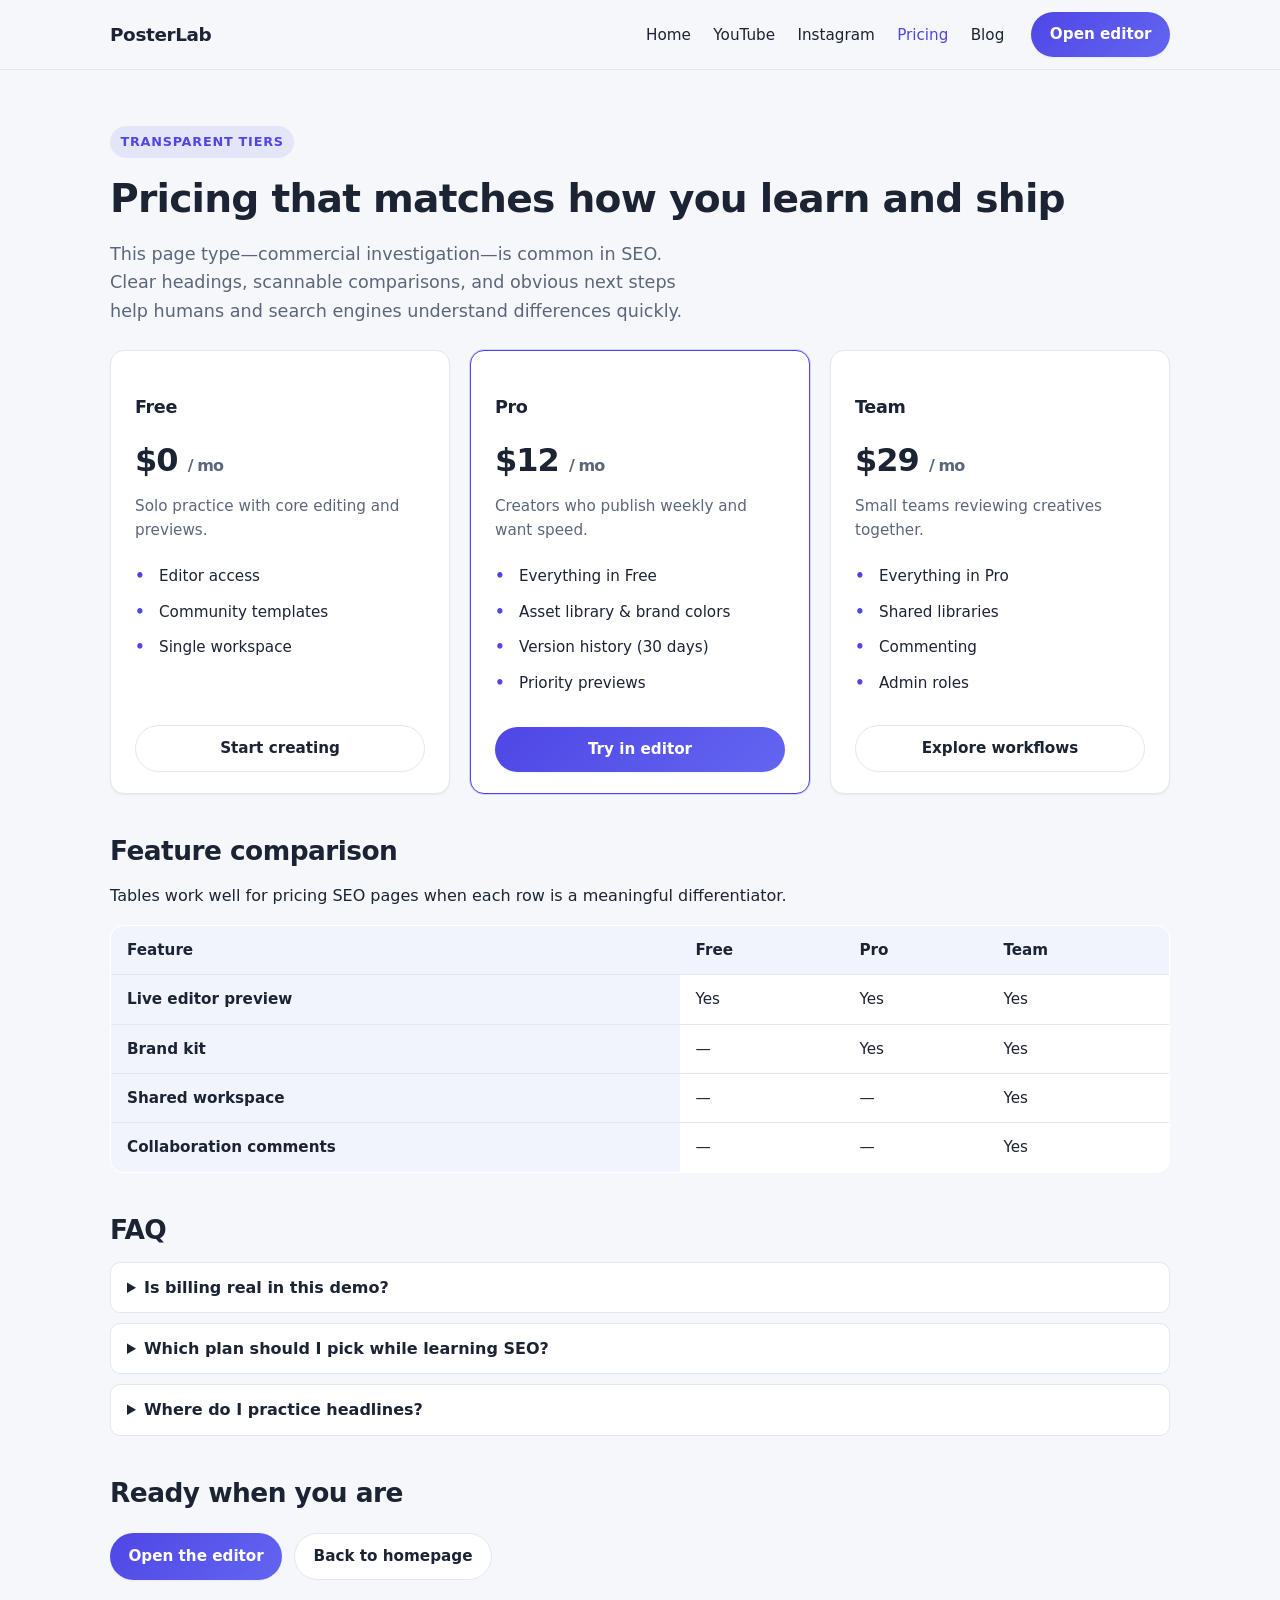
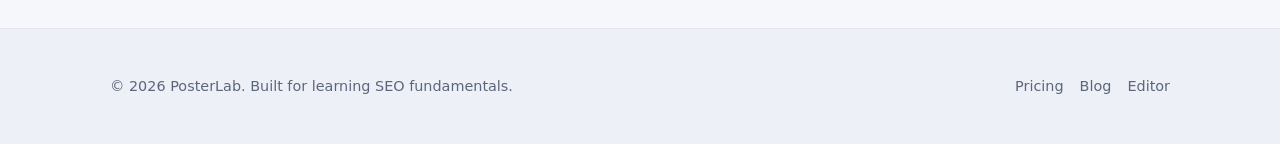
==== pricing.html @ 324dea4b "first commit" ====
<!-- SEO note: This page is a real HTML document with its own title, metadata, heading, and crawlable internal links. -->
<!DOCTYPE html>
<html lang="en">
<head>
  <meta charset="UTF-8" />
  <meta name="viewport" content="width=device-width, initial-scale=1.0" />
  <title>Pricing — Free, Pro, and Team plans | PosterLab</title>
  <meta
    name="description"
    content="Compare PosterLab plans: Free for solo practice, Pro for faster exports and assets, Team for shared workspaces. Transparent feature comparison and FAQs."
  />
  <link rel="stylesheet" href="css/style.css" />
</head>
<body>
  <header class="site-header">
    <div class="site-header__inner">
      <a class="logo" href="index.html">PosterLab</a>
      <nav class="nav" aria-label="Primary navigation">
        <button
          class="nav__toggle"
          type="button"
          data-nav-toggle
          aria-expanded="false"
          aria-controls="primary-menu"
        >
          Menu
        </button>
        <ul id="primary-menu" class="nav__list" data-nav-menu>
          <li><a class="nav__link" href="index.html" data-nav-path="index.html">Home</a></li>
          <li><a class="nav__link" href="youtube-thumbnail.html" data-nav-path="youtube-thumbnail.html">YouTube</a></li>
          <li><a class="nav__link" href="instagram-story-maker.html" data-nav-path="instagram-story-maker.html">Instagram</a></li>
          <li><a class="nav__link" href="pricing.html" data-nav-path="pricing.html">Pricing</a></li>
          <li><a class="nav__link" href="blog-how-to-make-youtube-thumbnail.html" data-nav-path="blog-how-to-make-youtube-thumbnail.html">Blog</a></li>
          <li class="nav__cta"><a class="btn btn--primary" href="editor.html">Open editor</a></li>
        </ul>
      </nav>
    </div>
  </header>

  <main id="main-content">
    <div class="container">
      <section class="hero hero--compact" aria-labelledby="price-hero">
        <span class="badge">Transparent tiers</span>
        <h1 id="price-hero">Pricing that matches how you learn and ship</h1>
        <p class="lead">
          This page type—commercial investigation—is common in SEO. Clear headings, scannable comparisons, and obvious next steps help humans and search engines understand differences quickly.
        </p>
      </section>

      <section aria-labelledby="plans-heading">
        <h2 id="plans-heading" class="sr-only">Plans</h2>
        <div class="grid grid--3">
          <article class="card pricing-card">
            <h3>Free</h3>
            <p class="pricing-card__price">$0 <small>/ mo</small></p>
            <p class="card__text">Solo practice with core editing and previews.</p>
            <ul class="feature-list">
              <li>Editor access</li>
              <li>Community templates</li>
              <li>Single workspace</li>
            </ul>
            <a class="btn btn--secondary" href="editor.html">Start creating</a>
          </article>

          <article class="card pricing-card pricing-card--featured">
            <h3>Pro</h3>
            <p class="pricing-card__price">$12 <small>/ mo</small></p>
            <p class="card__text">Creators who publish weekly and want speed.</p>
            <ul class="feature-list">
              <li>Everything in Free</li>
              <li>Asset library &amp; brand colors</li>
              <li>Version history (30 days)</li>
              <li>Priority previews</li>
            </ul>
            <a class="btn btn--primary" href="editor.html">Try in editor</a>
          </article>

          <article class="card pricing-card">
            <h3>Team</h3>
            <p class="pricing-card__price">$29 <small>/ mo</small></p>
            <p class="card__text">Small teams reviewing creatives together.</p>
            <ul class="feature-list">
              <li>Everything in Pro</li>
              <li>Shared libraries</li>
              <li>Commenting</li>
              <li>Admin roles</li>
            </ul>
            <a class="btn btn--secondary" href="editor.html">Explore workflows</a>
          </article>
        </div>
      </section>

      <section aria-labelledby="compare-heading">
        <h2 id="compare-heading">Feature comparison</h2>
        <p>Tables work well for pricing SEO pages when each row is a meaningful differentiator.</p>
        <div class="compare-wrap">
          <table class="compare">
            <thead>
              <tr>
                <th scope="col">Feature</th>
                <th scope="col">Free</th>
                <th scope="col">Pro</th>
                <th scope="col">Team</th>
              </tr>
            </thead>
            <tbody>
              <tr>
                <th scope="row">Live editor preview</th>
                <td>Yes</td>
                <td>Yes</td>
                <td>Yes</td>
              </tr>
              <tr>
                <th scope="row">Brand kit</th>
                <td>—</td>
                <td>Yes</td>
                <td>Yes</td>
              </tr>
              <tr>
                <th scope="row">Shared workspace</th>
                <td>—</td>
                <td>—</td>
                <td>Yes</td>
              </tr>
              <tr>
                <th scope="row">Collaboration comments</th>
                <td>—</td>
                <td>—</td>
                <td>Yes</td>
              </tr>
            </tbody>
          </table>
        </div>
      </section>

      <section class="faq" aria-labelledby="price-faq">
        <h2 id="price-faq">FAQ</h2>
        <details>
          <summary>Is billing real in this demo?</summary>
          <p>No—this project is for learning page structure and messaging. Integrations would come later in a production app.</p>
        </details>
        <details>
          <summary>Which plan should I pick while learning SEO?</summary>
          <p>Start with Free while you practice on-page structure. Use this comparison section to study how features map to headings and rows.</p>
        </details>
        <details>
          <summary>Where do I practice headlines?</summary>
          <p>
            Open the
            <a href="editor.html">editor</a>
            or follow use-case pages like
            <a href="youtube-thumbnail.html">YouTube thumbnails</a>.
          </p>
        </details>
      </section>

      <section aria-labelledby="price-cta">
        <h2 id="price-cta">Ready when you are</h2>
        <div class="btn-group">
          <a class="btn btn--primary" href="editor.html">Open the editor</a>
          <a class="btn btn--secondary" href="index.html">Back to homepage</a>
        </div>
      </section>
    </div>
  </main>

  <footer class="site-footer">
    <div class="site-footer__inner">
      <p>© <span data-year></span> PosterLab. Built for learning SEO fundamentals.</p>
      <nav class="footer-nav" aria-label="Footer">
        <a href="pricing.html">Pricing</a>
        <a href="blog-how-to-make-youtube-thumbnail.html">Blog</a>
        <a href="editor.html">Editor</a>
      </nav>
    </div>
  </footer>

  <script src="js/main.js" defer></script>
</body>
</html>
---- css/style.css ----
/*
  PosterLab — global styles
  Uses CSS custom properties so colors and spacing stay consistent (beginner-friendly theming).
*/

/* --- Reset-ish base (keeps defaults readable) --- */
*,
*::before,
*::after {
  box-sizing: border-box;
}

html {
  scroll-behavior: smooth;
}

body {
  margin: 0;
  font-family: system-ui, -apple-system, "Segoe UI", Roboto, Helvetica, Arial, sans-serif;
  line-height: 1.6;
  color: var(--color-text);
  background: var(--color-bg);
  min-height: 100vh;
  display: flex;
  flex-direction: column;
}

img {
  max-width: 100%;
  height: auto;
  display: block;
}

a {
  color: var(--color-primary);
  text-decoration-thickness: 1px;
  text-underline-offset: 3px;
}

a:hover {
  color: var(--color-primary-dark);
}

/* --- Design tokens (soft SaaS palette) --- */
:root {
  --color-bg: #f6f7fb;
  --color-surface: #ffffff;
  --color-text: #1c2333;
  --color-muted: #5c667a;
  --color-border: #e3e7ef;
  --color-primary: #4f46e5;
  --color-primary-dark: #3730a3;
  --color-accent: #22c55e;
  --shadow-sm: 0 1px 2px rgba(15, 23, 42, 0.06);
  --shadow-md: 0 12px 30px rgba(15, 23, 42, 0.08);
  --radius: 14px;
  --radius-sm: 10px;
  --max-width: 1100px;
  --header-height: 64px;
}

/* --- Layout --- */
.site-header {
  position: sticky;
  top: 0;
  z-index: 50;
  background: rgba(246, 247, 251, 0.92);
  backdrop-filter: blur(10px);
  border-bottom: 1px solid var(--color-border);
}

.site-header__inner {
  max-width: var(--max-width);
  margin: 0 auto;
  padding: 0.75rem 1.25rem;
  display: flex;
  align-items: center;
  justify-content: space-between;
  min-height: var(--header-height);
}

.logo {
  font-weight: 700;
  font-size: 1.15rem;
  color: var(--color-text);
  text-decoration: none;
  letter-spacing: -0.02em;
}

.logo:hover {
  color: var(--color-primary);
}

/* Nav: desktop links + mobile toggle */
.nav {
  display: flex;
  align-items: center;
  gap: 1.5rem;
}

.nav__toggle {
  display: none;
  background: var(--color-surface);
  border: 1px solid var(--color-border);
  border-radius: var(--radius-sm);
  padding: 0.45rem 0.65rem;
  font: inherit;
  cursor: pointer;
  color: var(--color-text);
}

.nav__toggle:hover {
  border-color: var(--color-primary);
  color: var(--color-primary);
}

.nav__list {
  list-style: none;
  margin: 0;
  padding: 0;
  display: flex;
  flex-wrap: wrap;
  gap: 0.25rem 1rem;
  align-items: center;
}

.nav__link {
  color: var(--color-text);
  text-decoration: none;
  font-weight: 500;
  font-size: 0.95rem;
  padding: 0.35rem 0.2rem;
  border-radius: 6px;
}

.nav__link:hover {
  color: var(--color-primary);
  background: rgba(79, 70, 229, 0.06);
}

/* Current page: set by main.js using aria-current from SEO perspective helps a11y too */
.nav__link[aria-current="page"] {
  color: var(--color-primary);
}

.nav__cta {
  margin-left: 0.5rem;
}

@media (max-width: 860px) {
  .nav__toggle {
    display: inline-flex;
  }

  .nav__list {
    display: none;
    position: absolute;
    right: 1rem;
    top: calc(var(--header-height) + 0.25rem);
    flex-direction: column;
    align-items: stretch;
    background: var(--color-surface);
    border: 1px solid var(--color-border);
    border-radius: var(--radius);
    box-shadow: var(--shadow-md);
    padding: 0.75rem;
    min-width: 220px;
  }

  .nav__list.is-open {
    display: flex;
  }

  .nav__cta {
    margin-left: 0;
  }
}

/* --- Main content area grows to push footer down --- */
main {
  flex: 1;
}

.container {
  max-width: var(--max-width);
  margin: 0 auto;
  padding: 2rem 1.25rem 3rem;
}

/* --- Typography --- */
h1,
h2,
h3 {
  line-height: 1.25;
  letter-spacing: -0.02em;
}

h1 {
  font-size: clamp(1.85rem, 4vw, 2.45rem);
  margin: 0 0 1rem;
}

h2 {
  font-size: clamp(1.35rem, 2.5vw, 1.65rem);
  margin: 2.5rem 0 1rem;
}

h3 {
  font-size: 1.1rem;
  margin: 1.5rem 0 0.5rem;
}

.lead {
  font-size: 1.1rem;
  color: var(--color-muted);
  max-width: 52ch;
}

/* --- Buttons --- */
.btn {
  display: inline-flex;
  align-items: center;
  justify-content: center;
  gap: 0.4rem;
  padding: 0.65rem 1.15rem;
  font: inherit;
  font-weight: 600;
  font-size: 0.95rem;
  border-radius: 999px;
  border: none;
  cursor: pointer;
  text-decoration: none;
  transition: transform 0.15s ease, box-shadow 0.15s ease, background 0.15s ease;
}

.btn:focus-visible {
  outline: 2px solid var(--color-primary);
  outline-offset: 2px;
}

.btn--primary {
  background: linear-gradient(135deg, var(--color-primary), #6366f1);
  color: #fff;
  box-shadow: var(--shadow-sm);
}

.btn--primary:hover {
  transform: translateY(-1px);
  box-shadow: var(--shadow-md);
}

.btn--secondary {
  background: var(--color-surface);
  color: var(--color-text);
  border: 1px solid var(--color-border);
}

.btn--secondary:hover {
  border-color: var(--color-primary);
  color: var(--color-primary);
}

.btn-group {
  display: flex;
  flex-wrap: wrap;
  gap: 0.75rem;
  margin-top: 1.5rem;
}

/* --- Hero --- */
.hero {
  padding: 2.5rem 0 1rem;
}

.hero--compact {
  padding: 1.5rem 0 0.5rem;
}

.badge {
  display: inline-block;
  font-size: 0.8rem;
  font-weight: 600;
  text-transform: uppercase;
  letter-spacing: 0.06em;
  color: var(--color-primary);
  background: rgba(79, 70, 229, 0.1);
  padding: 0.35rem 0.65rem;
  border-radius: 999px;
  margin-bottom: 1rem;
}

/* --- Cards grid --- */
.grid {
  display: grid;
  gap: 1.25rem;
}

@media (min-width: 640px) {
  .grid--2 {
    grid-template-columns: repeat(2, minmax(0, 1fr));
  }

  .grid--3 {
    grid-template-columns: repeat(3, minmax(0, 1fr));
  }
}

.card {
  background: var(--color-surface);
  border: 1px solid var(--color-border);
  border-radius: var(--radius);
  padding: 1.35rem 1.5rem;
  box-shadow: var(--shadow-sm);
  transition: box-shadow 0.2s ease, transform 0.2s ease;
}

.card:hover {
  box-shadow: var(--shadow-md);
  transform: translateY(-2px);
}

.card__title {
  margin: 0 0 0.5rem;
  font-size: 1.1rem;
}

.card__text {
  margin: 0;
  color: var(--color-muted);
  font-size: 0.95rem;
}

.card__link {
  display: inline-block;
  margin-top: 1rem;
  font-weight: 600;
  text-decoration: none;
  color: var(--color-primary);
}

.card__link:hover {
  text-decoration: underline;
}

/* Mock preview thumbnails (no image files needed) */
.mock-thumb {
  aspect-ratio: 16 / 9;
  border-radius: var(--radius-sm);
  background: linear-gradient(135deg, #e0e7ff, #fce7f3);
  display: flex;
  align-items: center;
  justify-content: center;
  font-weight: 700;
  color: #312e81;
  font-size: clamp(0.9rem, 2vw, 1.1rem);
  text-align: center;
  padding: 1rem;
  margin-bottom: 1rem;
}

.mock-story {
  aspect-ratio: 9 / 16;
  max-height: 220px;
  margin-left: auto;
  margin-right: auto;
}

/* --- Steps / lists --- */
.steps {
  counter-reset: step;
  list-style: none;
  padding: 0;
  margin: 1.5rem 0 0;
}

.steps li {
  position: relative;
  padding-left: 2.75rem;
  margin-bottom: 1.25rem;
}

.steps li::before {
  counter-increment: step;
  content: counter(step);
  position: absolute;
  left: 0;
  top: 0;
  width: 2rem;
  height: 2rem;
  border-radius: 999px;
  background: var(--color-primary);
  color: #fff;
  font-weight: 700;
  font-size: 0.9rem;
  display: flex;
  align-items: center;
  justify-content: center;
}

.checklist {
  list-style: none;
  padding: 0;
  margin: 1rem 0 0;
}

.checklist li {
  padding-left: 1.75rem;
  position: relative;
  margin-bottom: 0.5rem;
}

.checklist li::before {
  content: "✓";
  position: absolute;
  left: 0;
  color: var(--color-accent);
  font-weight: 700;
}

/* --- Pricing --- */
.pricing-card {
  text-align: left;
  display: flex;
  flex-direction: column;
}

.pricing-card__price {
  font-size: 2rem;
  font-weight: 800;
  margin: 0.5rem 0;
  letter-spacing: -0.03em;
}

.pricing-card__price small {
  font-size: 1rem;
  font-weight: 600;
  color: var(--color-muted);
}

.pricing-card--featured {
  border-color: var(--color-primary);
  box-shadow: 0 0 0 1px rgba(79, 70, 229, 0.2);
}

.feature-list {
  list-style: none;
  padding: 0;
  margin: 1rem 0 1.5rem;
  flex: 1;
}

.feature-list li {
  padding: 0.35rem 0;
  padding-left: 1.5rem;
  position: relative;
  font-size: 0.95rem;
}

.feature-list li::before {
  content: "•";
  position: absolute;
  left: 0;
  color: var(--color-primary);
  font-weight: 700;
}

/* Comparison table (semantic <table>) */
.compare-wrap {
  overflow-x: auto;
  margin-top: 1rem;
}

table.compare {
  width: 100%;
  border-collapse: collapse;
  font-size: 0.95rem;
  background: var(--color-surface);
  border-radius: var(--radius);
  overflow: hidden;
  border: 1px solid var(--color-border);
}

.compare th,
.compare td {
  padding: 0.75rem 1rem;
  text-align: left;
  border-bottom: 1px solid var(--color-border);
}

.compare th {
  background: #f1f4fd;
  font-weight: 600;
}

.compare tr:last-child td {
  border-bottom: none;
}

/* --- FAQ --- */
.faq details {
  background: var(--color-surface);
  border: 1px solid var(--color-border);
  border-radius: var(--radius-sm);
  padding: 0.75rem 1rem;
  margin-bottom: 0.6rem;
}

.faq summary {
  cursor: pointer;
  font-weight: 600;
}

.faq details[open] summary {
  margin-bottom: 0.5rem;
}

/* --- Blog article --- */
.article-meta {
  color: var(--color-muted);
  font-size: 0.9rem;
  margin-bottom: 1.5rem;
}

.prose section {
  margin-bottom: 2rem;
}

/* --- Editor page --- */
.editor-layout {
  display: grid;
  gap: 1.5rem;
}

@media (min-width: 900px) {
  .editor-layout {
    grid-template-columns: 340px minmax(0, 1fr);
    align-items: start;
  }
}

.form-group {
  margin-bottom: 1.1rem;
}

.form-group label {
  display: block;
  font-weight: 600;
  font-size: 0.9rem;
  margin-bottom: 0.35rem;
}

.input,
.select {
  width: 100%;
  padding: 0.55rem 0.75rem;
  font: inherit;
  border: 1px solid var(--color-border);
  border-radius: var(--radius-sm);
  background: var(--color-surface);
}

.input:focus,
.select:focus {
  outline: 2px solid rgba(79, 70, 229, 0.35);
  border-color: var(--color-primary);
}

.range-value {
  font-size: 0.85rem;
  color: var(--color-muted);
  margin-top: 0.25rem;
}

.preview-box {
  border-radius: var(--radius);
  border: 1px solid var(--color-border);
  min-height: 280px;
  display: flex;
  align-items: center;
  justify-content: center;
  padding: 1.5rem;
  text-align: center;
  box-shadow: var(--shadow-sm);
  transition: background 0.2s ease;
}

.preview-box__title {
  margin: 0;
  font-weight: 800;
  line-height: 1.2;
  word-break: break-word;
}

.panel {
  background: var(--color-surface);
  border: 1px solid var(--color-border);
  border-radius: var(--radius);
  padding: 1.25rem 1.35rem;
}

/* --- Footer --- */
.site-footer {
  border-top: 1px solid var(--color-border);
  background: #eef0f8;
  margin-top: auto;
}

.site-footer__inner {
  max-width: var(--max-width);
  margin: 0 auto;
  padding: 2rem 1.25rem;
  display: flex;
  flex-wrap: wrap;
  gap: 1rem;
  justify-content: space-between;
  align-items: center;
  font-size: 0.9rem;
  color: var(--color-muted);
}

.footer-nav {
  display: flex;
  flex-wrap: wrap;
  gap: 1rem;
}

.footer-nav a {
  color: var(--color-muted);
  text-decoration: none;
}

.footer-nav a:hover {
  color: var(--color-primary);
}

.sr-only {
  position: absolute;
  width: 1px;
  height: 1px;
  padding: 0;
  margin: -1px;
  overflow: hidden;
  clip: rect(0, 0, 0, 0);
  white-space: nowrap;
  border: 0;
}
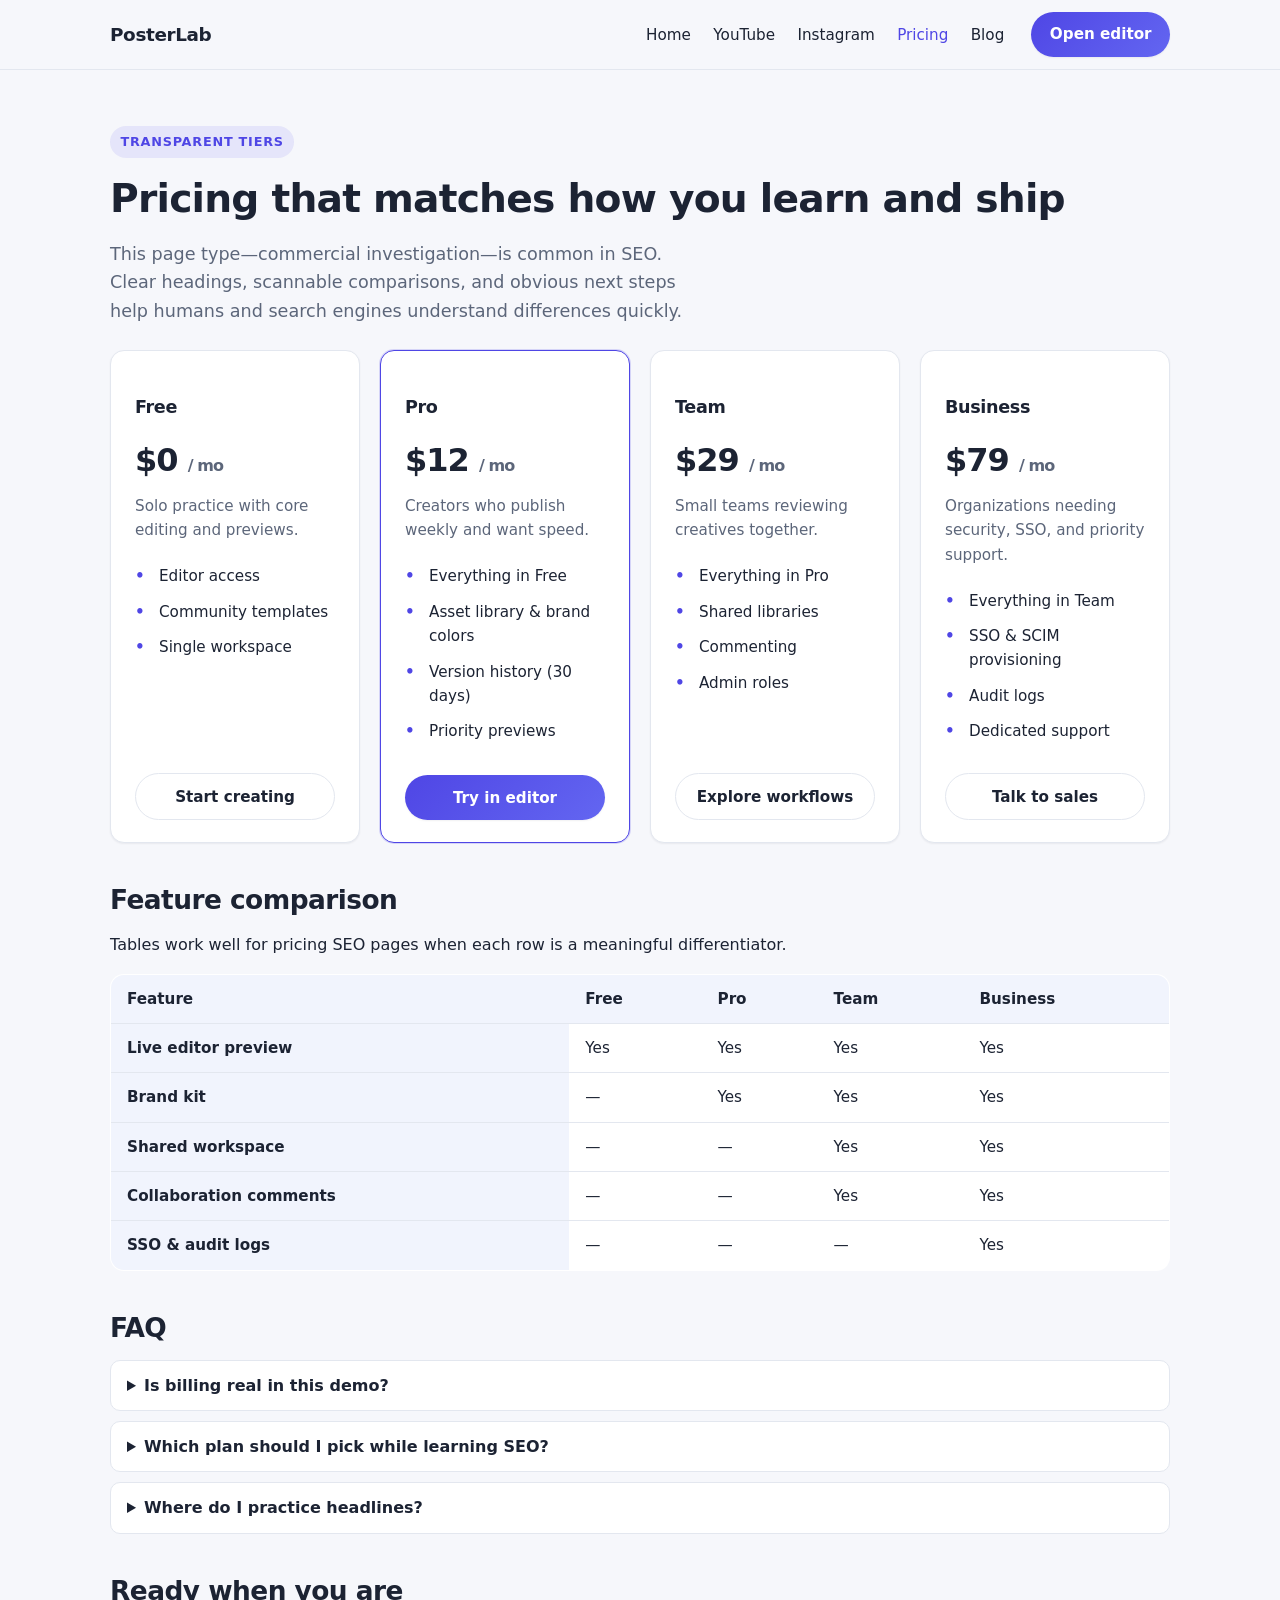
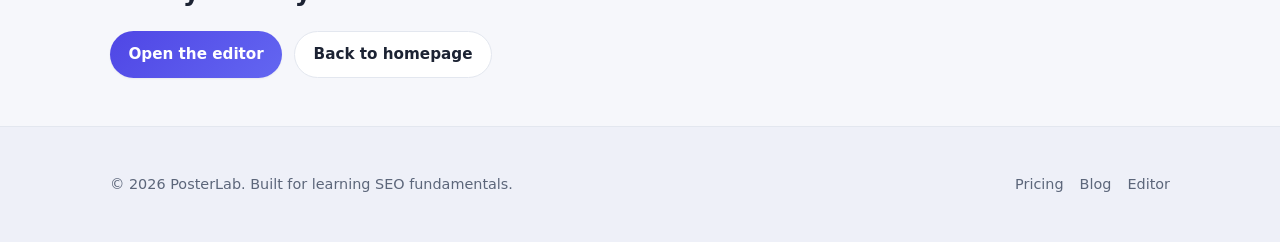
==== commit e62fd53e: "feat: new pricing plan" ====
--- a/pricing.html
+++ b/pricing.html
@@ -4,10 +4,10 @@
 <head>
   <meta charset="UTF-8" />
   <meta name="viewport" content="width=device-width, initial-scale=1.0" />
-  <title>Pricing — Free, Pro, and Team plans | PosterLab</title>
+  <title>Pricing — Free, Pro, Team, and Business plans | PosterLab</title>
   <meta
     name="description"
-    content="Compare PosterLab plans: Free for solo practice, Pro for faster exports and assets, Team for shared workspaces. Transparent feature comparison and FAQs."
+    content="Compare PosterLab plans: Free for solo practice, Pro for faster exports and assets, Team for shared workspaces, and Business for organizations needing SSO, advanced security, and support. Transparent feature comparison and FAQs."
   />
   <link rel="stylesheet" href="css/style.css" />
 </head>
@@ -49,7 +49,7 @@
 
       <section aria-labelledby="plans-heading">
         <h2 id="plans-heading" class="sr-only">Plans</h2>
-        <div class="grid grid--3">
+        <div class="grid grid--4">
           <article class="card pricing-card">
             <h3>Free</h3>
             <p class="pricing-card__price">$0 <small>/ mo</small></p>
@@ -86,6 +86,19 @@
               <li>Admin roles</li>
             </ul>
             <a class="btn btn--secondary" href="editor.html">Explore workflows</a>
+          </article>
+
+          <article class="card pricing-card">
+            <h3>Business</h3>
+            <p class="pricing-card__price">$79 <small>/ mo</small></p>
+            <p class="card__text">Organizations needing security, SSO, and priority support.</p>
+            <ul class="feature-list">
+              <li>Everything in Team</li>
+              <li>SSO &amp; SCIM provisioning</li>
+              <li>Audit logs</li>
+              <li>Dedicated support</li>
+            </ul>
+            <a class="btn btn--secondary" href="editor.html">Talk to sales</a>
           </article>
         </div>
       </section>
@@ -101,6 +114,7 @@
                 <th scope="col">Free</th>
                 <th scope="col">Pro</th>
                 <th scope="col">Team</th>
+                <th scope="col">Business</th>
               </tr>
             </thead>
             <tbody>
@@ -109,21 +123,32 @@
                 <td>Yes</td>
                 <td>Yes</td>
                 <td>Yes</td>
+                <td>Yes</td>
               </tr>
               <tr>
                 <th scope="row">Brand kit</th>
                 <td>—</td>
                 <td>Yes</td>
                 <td>Yes</td>
+                <td>Yes</td>
               </tr>
               <tr>
                 <th scope="row">Shared workspace</th>
                 <td>—</td>
                 <td>—</td>
                 <td>Yes</td>
+                <td>Yes</td>
               </tr>
               <tr>
                 <th scope="row">Collaboration comments</th>
+                <td>—</td>
+                <td>—</td>
+                <td>Yes</td>
+                <td>Yes</td>
+              </tr>
+              <tr>
+                <th scope="row">SSO &amp; audit logs</th>
+                <td>—</td>
                 <td>—</td>
                 <td>—</td>
                 <td>Yes</td>
--- a/css/style.css
+++ b/css/style.css
@@ -305,6 +305,18 @@
   }
 }
 
+@media (min-width: 960px) {
+  .grid--4 {
+    grid-template-columns: repeat(4, minmax(0, 1fr));
+  }
+}
+
+@media (min-width: 640px) and (max-width: 959.98px) {
+  .grid--4 {
+    grid-template-columns: repeat(2, minmax(0, 1fr));
+  }
+}
+
 .card {
   background: var(--color-surface);
   border: 1px solid var(--color-border);
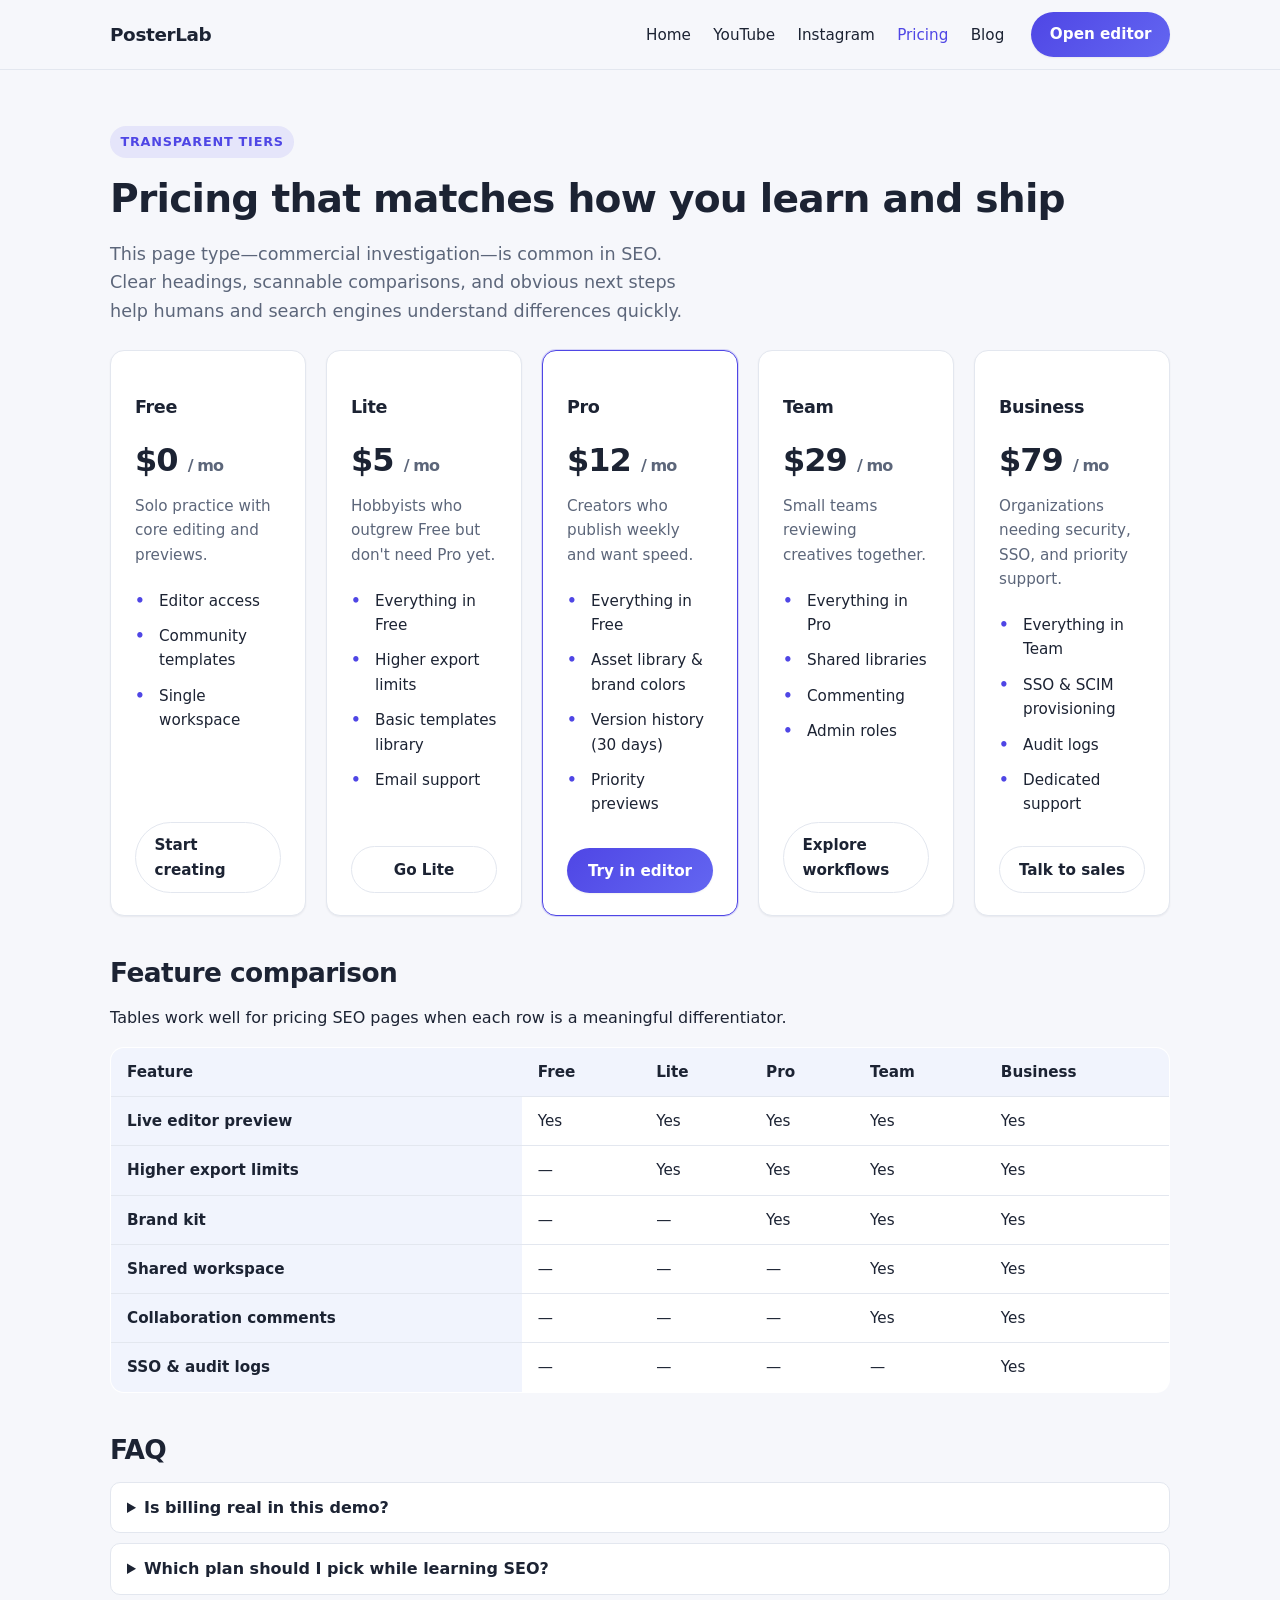
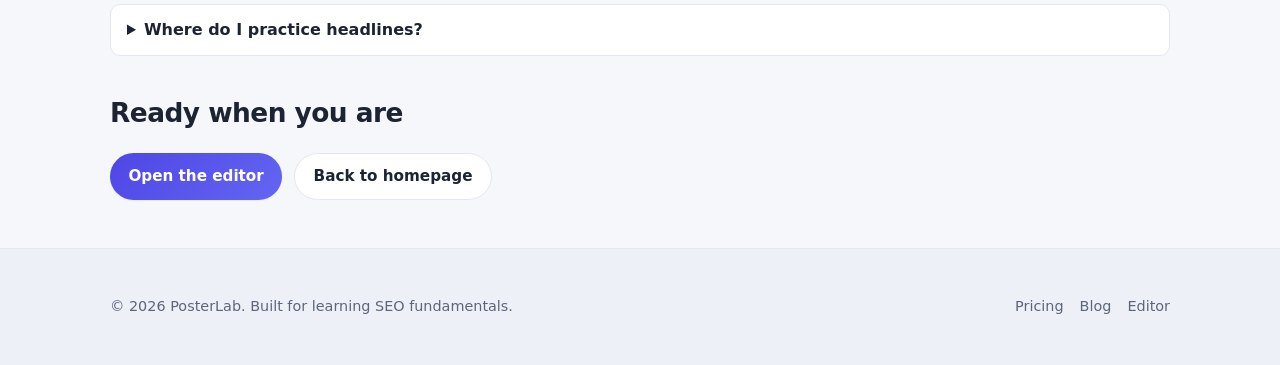
==== commit 5d8ce155: "d" ====
--- a/pricing.html
+++ b/pricing.html
@@ -4,10 +4,10 @@
 <head>
   <meta charset="UTF-8" />
   <meta name="viewport" content="width=device-width, initial-scale=1.0" />
-  <title>Pricing — Free, Pro, Team, and Business plans | PosterLab</title>
+  <title>Pricing — Free, Lite, Pro, Team, and Business plans | PosterLab</title>
   <meta
     name="description"
-    content="Compare PosterLab plans: Free for solo practice, Pro for faster exports and assets, Team for shared workspaces, and Business for organizations needing SSO, advanced security, and support. Transparent feature comparison and FAQs."
+    content="Compare PosterLab plans: Free for solo practice, Lite for hobbyists who need more exports, Pro for faster exports and assets, Team for shared workspaces, and Business for organizations needing SSO, advanced security, and support. Transparent feature comparison and FAQs."
   />
   <link rel="stylesheet" href="css/style.css" />
 </head>
@@ -49,7 +49,7 @@
 
       <section aria-labelledby="plans-heading">
         <h2 id="plans-heading" class="sr-only">Plans</h2>
-        <div class="grid grid--4">
+        <div class="grid grid--5">
           <article class="card pricing-card">
             <h3>Free</h3>
             <p class="pricing-card__price">$0 <small>/ mo</small></p>
@@ -60,6 +60,19 @@
               <li>Single workspace</li>
             </ul>
             <a class="btn btn--secondary" href="editor.html">Start creating</a>
+          </article>
+
+          <article class="card pricing-card">
+            <h3>Lite</h3>
+            <p class="pricing-card__price">$5 <small>/ mo</small></p>
+            <p class="card__text">Hobbyists who outgrew Free but don't need Pro yet.</p>
+            <ul class="feature-list">
+              <li>Everything in Free</li>
+              <li>Higher export limits</li>
+              <li>Basic templates library</li>
+              <li>Email support</li>
+            </ul>
+            <a class="btn btn--secondary" href="editor.html">Go Lite</a>
           </article>
 
           <article class="card pricing-card pricing-card--featured">
@@ -112,6 +125,7 @@
               <tr>
                 <th scope="col">Feature</th>
                 <th scope="col">Free</th>
+                <th scope="col">Lite</th>
                 <th scope="col">Pro</th>
                 <th scope="col">Team</th>
                 <th scope="col">Business</th>
@@ -124,10 +138,20 @@
                 <td>Yes</td>
                 <td>Yes</td>
                 <td>Yes</td>
+                <td>Yes</td>
+              </tr>
+              <tr>
+                <th scope="row">Higher export limits</th>
+                <td>—</td>
+                <td>Yes</td>
+                <td>Yes</td>
+                <td>Yes</td>
+                <td>Yes</td>
               </tr>
               <tr>
                 <th scope="row">Brand kit</th>
                 <td>—</td>
+                <td>—</td>
                 <td>Yes</td>
                 <td>Yes</td>
                 <td>Yes</td>
@@ -136,6 +160,7 @@
                 <th scope="row">Shared workspace</th>
                 <td>—</td>
                 <td>—</td>
+                <td>—</td>
                 <td>Yes</td>
                 <td>Yes</td>
               </tr>
@@ -143,11 +168,13 @@
                 <th scope="row">Collaboration comments</th>
                 <td>—</td>
                 <td>—</td>
+                <td>—</td>
                 <td>Yes</td>
                 <td>Yes</td>
               </tr>
               <tr>
                 <th scope="row">SSO &amp; audit logs</th>
+                <td>—</td>
                 <td>—</td>
                 <td>—</td>
                 <td>—</td>
--- a/css/style.css
+++ b/css/style.css
@@ -309,10 +309,15 @@
   .grid--4 {
     grid-template-columns: repeat(4, minmax(0, 1fr));
   }
+
+  .grid--5 {
+    grid-template-columns: repeat(5, minmax(0, 1fr));
+  }
 }
 
 @media (min-width: 640px) and (max-width: 959.98px) {
-  .grid--4 {
+  .grid--4,
+  .grid--5 {
     grid-template-columns: repeat(2, minmax(0, 1fr));
   }
 }
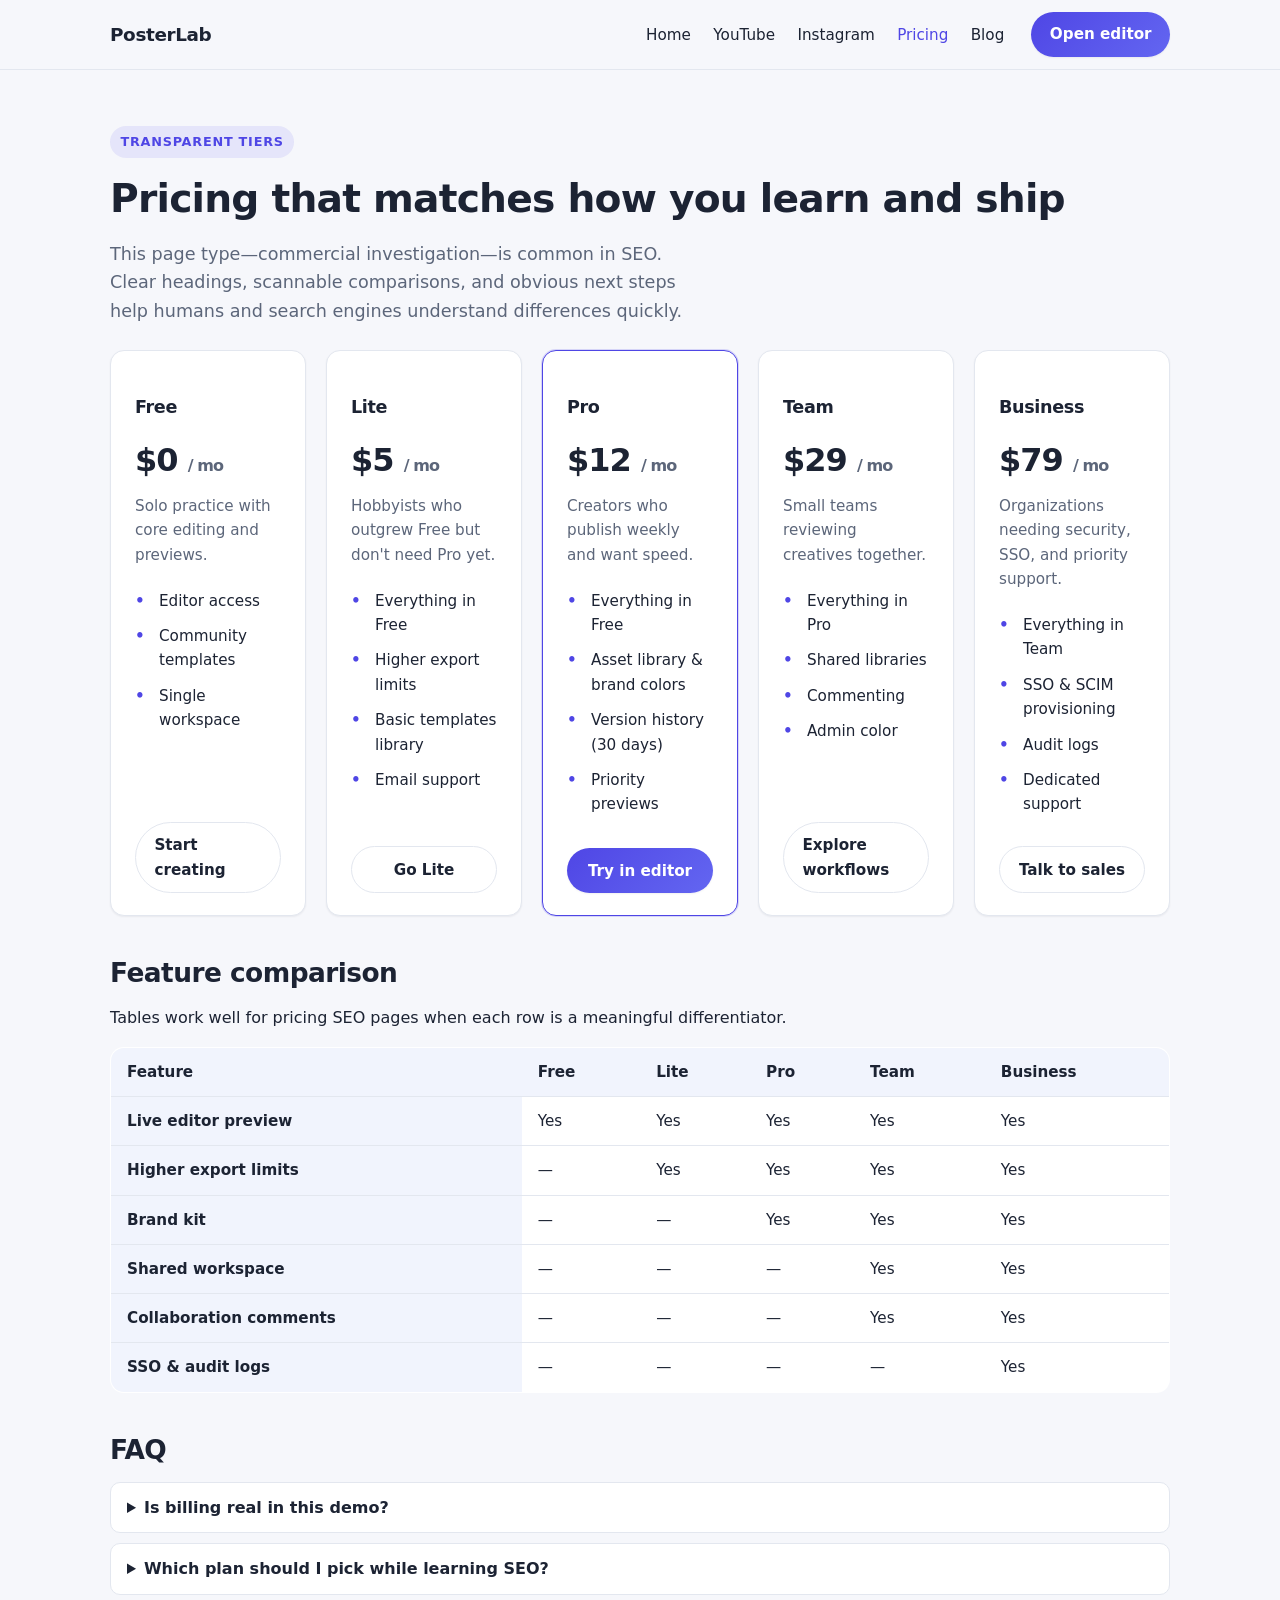
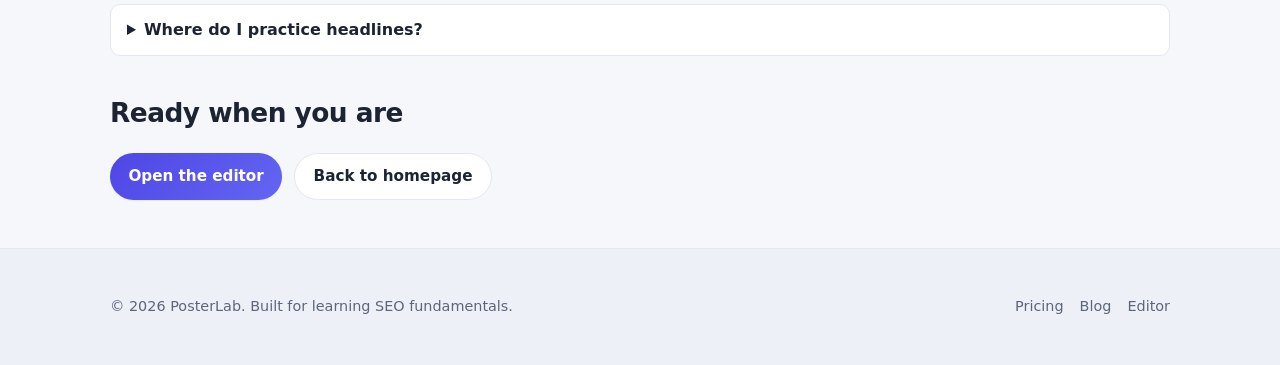
==== commit 52e13096: "change color" ====
--- a/pricing.html
+++ b/pricing.html
@@ -96,7 +96,7 @@
               <li>Everything in Pro</li>
               <li>Shared libraries</li>
               <li>Commenting</li>
-              <li>Admin roles</li>
+              <li>Admin color</li>
             </ul>
             <a class="btn btn--secondary" href="editor.html">Explore workflows</a>
           </article>
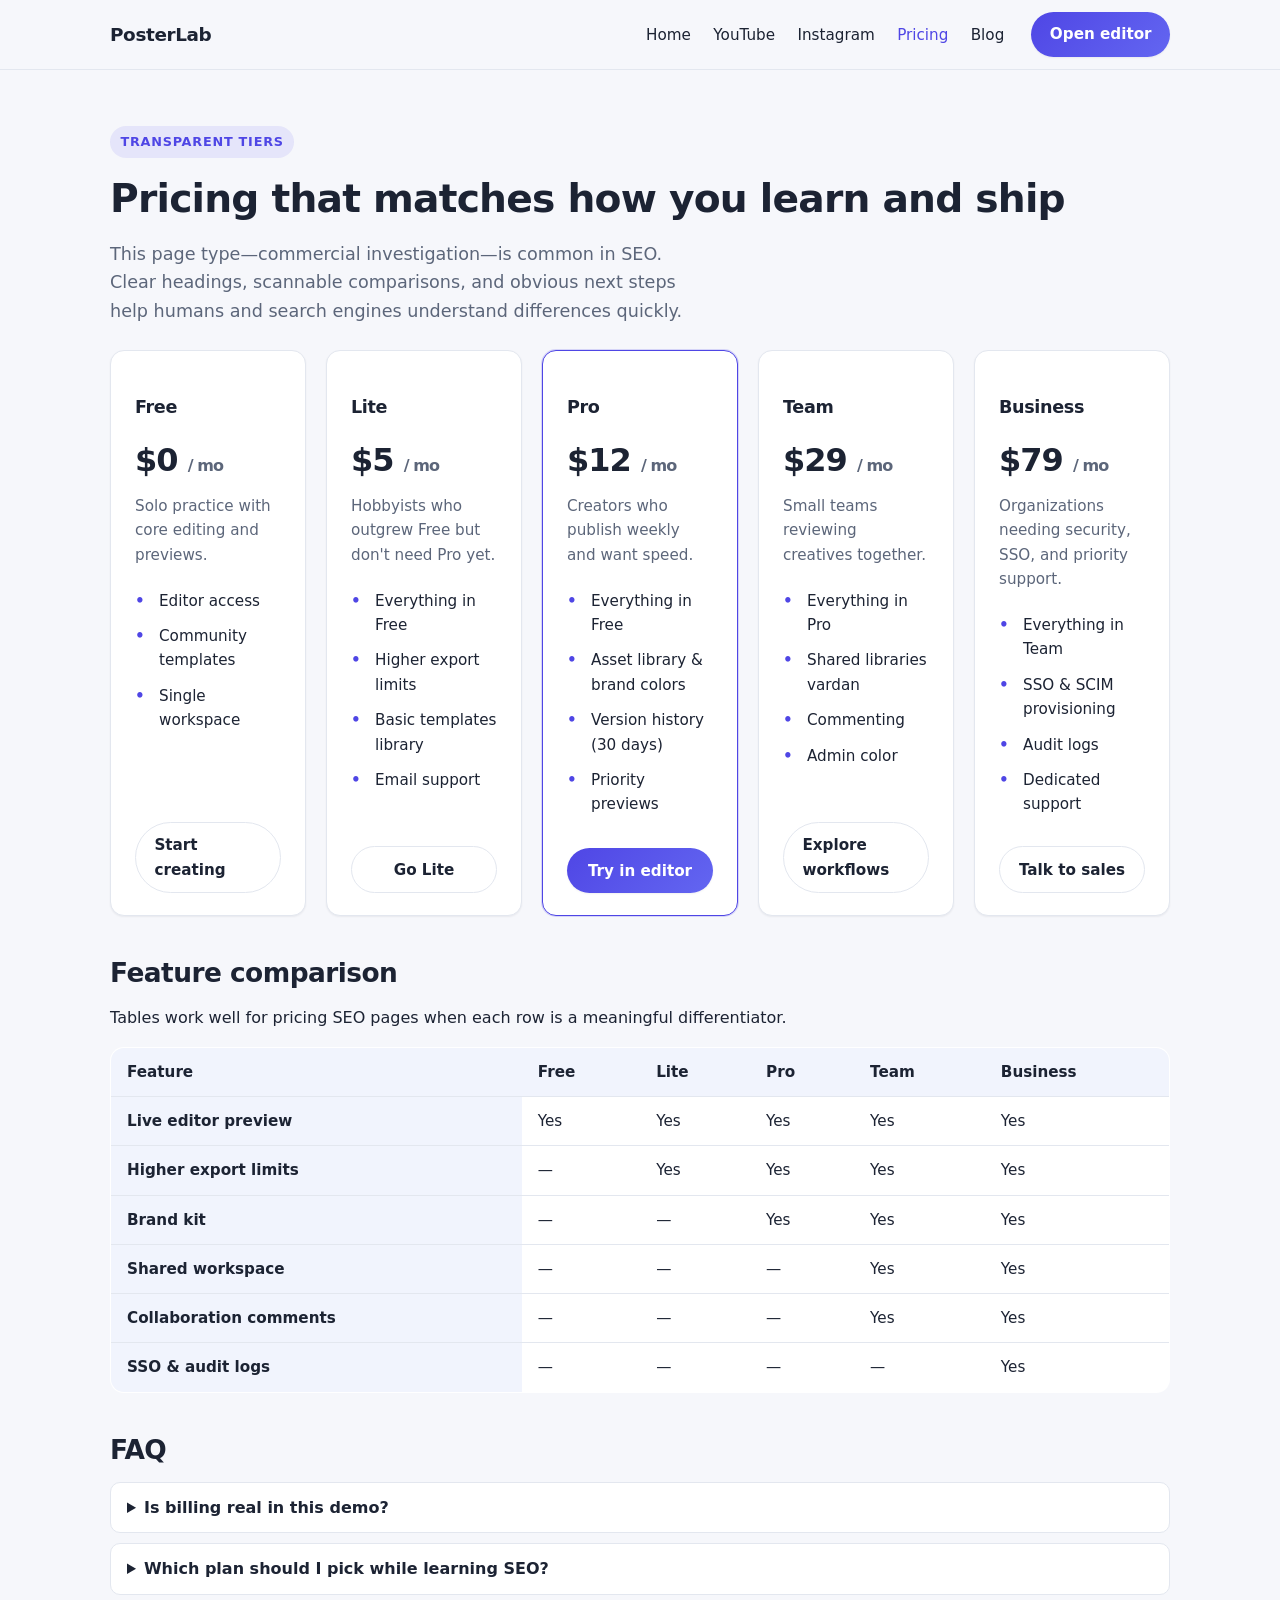
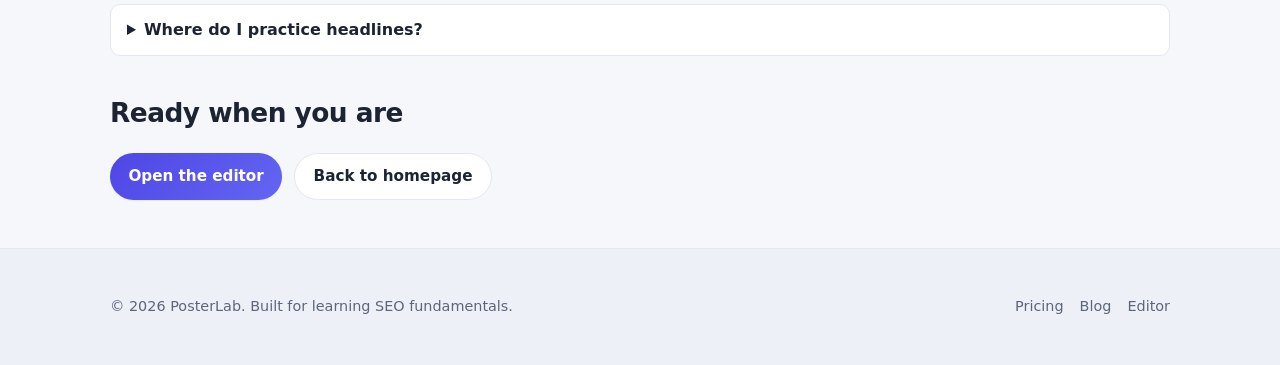
==== commit 316f1f2d: "vardan" ====
--- a/pricing.html
+++ b/pricing.html
@@ -94,7 +94,7 @@
             <p class="card__text">Small teams reviewing creatives together.</p>
             <ul class="feature-list">
               <li>Everything in Pro</li>
-              <li>Shared libraries</li>
+              <li>Shared libraries vardan</li>
               <li>Commenting</li>
               <li>Admin color</li>
             </ul>
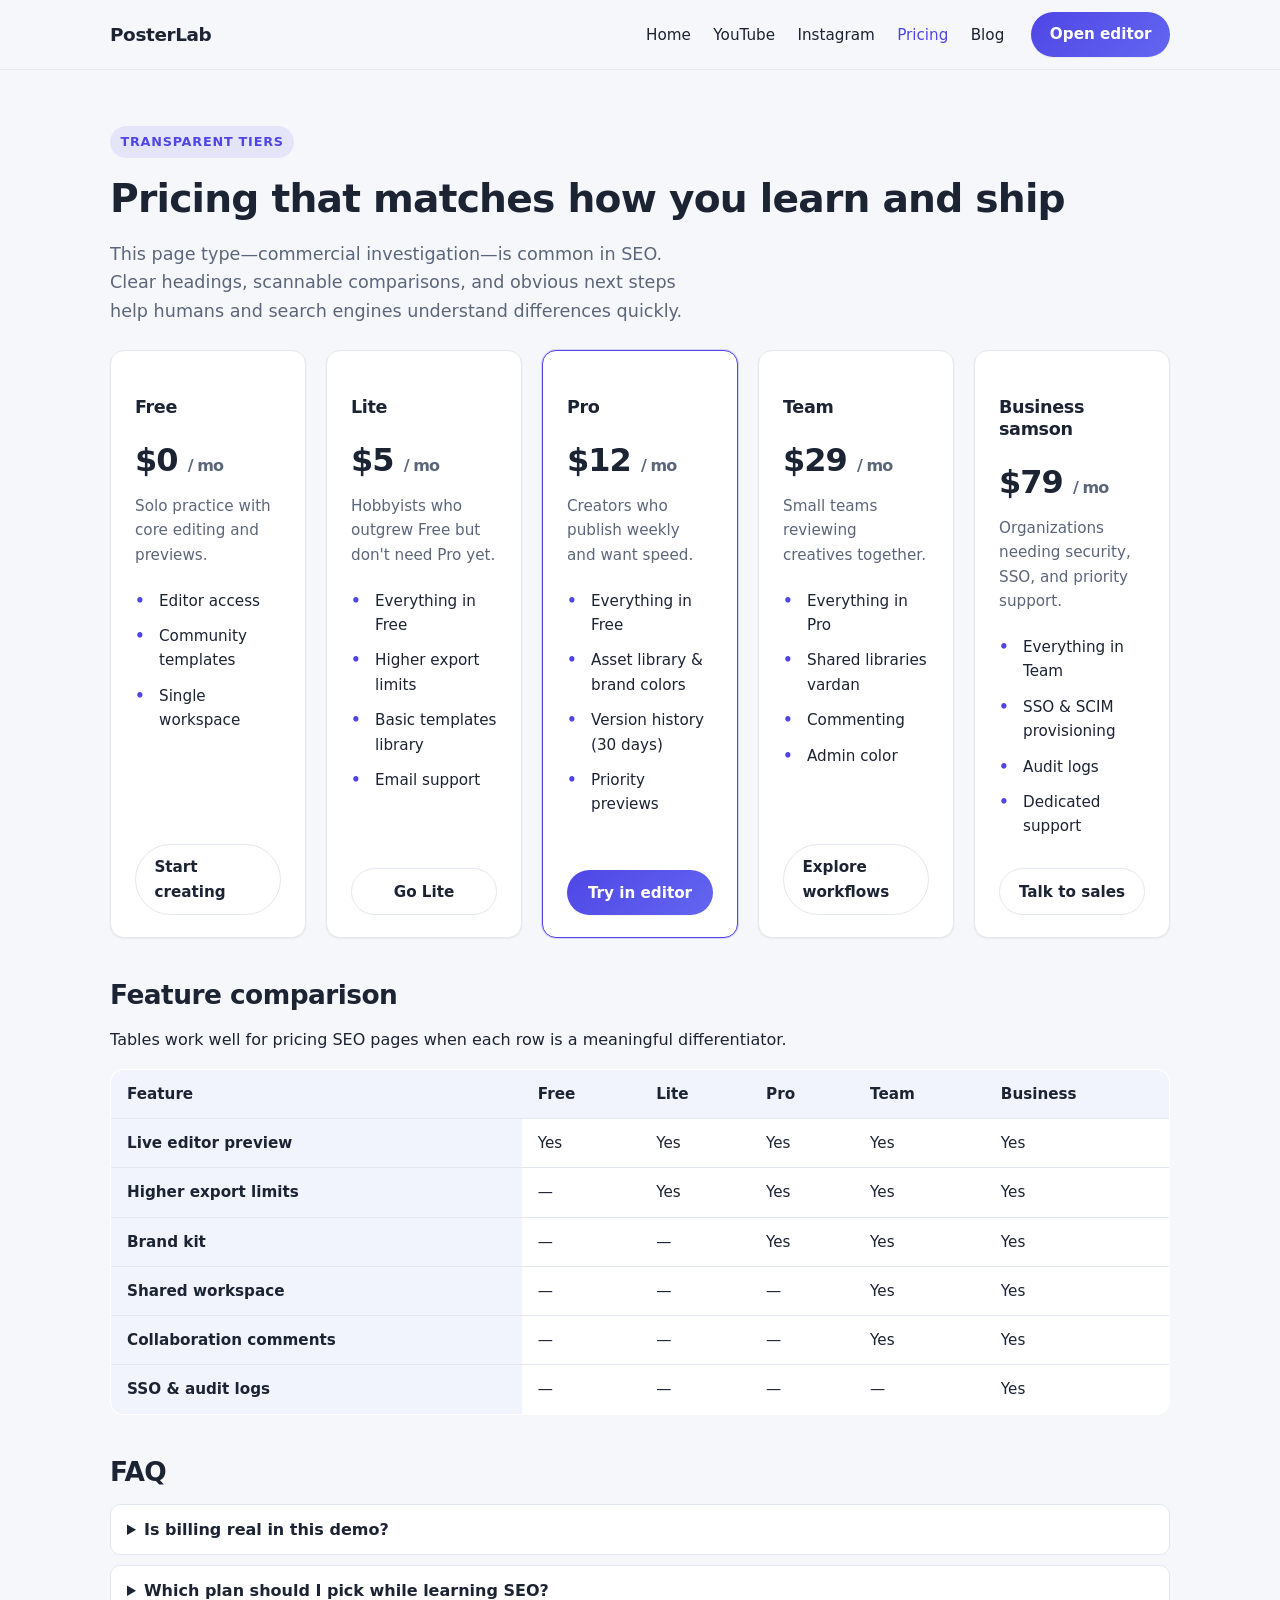
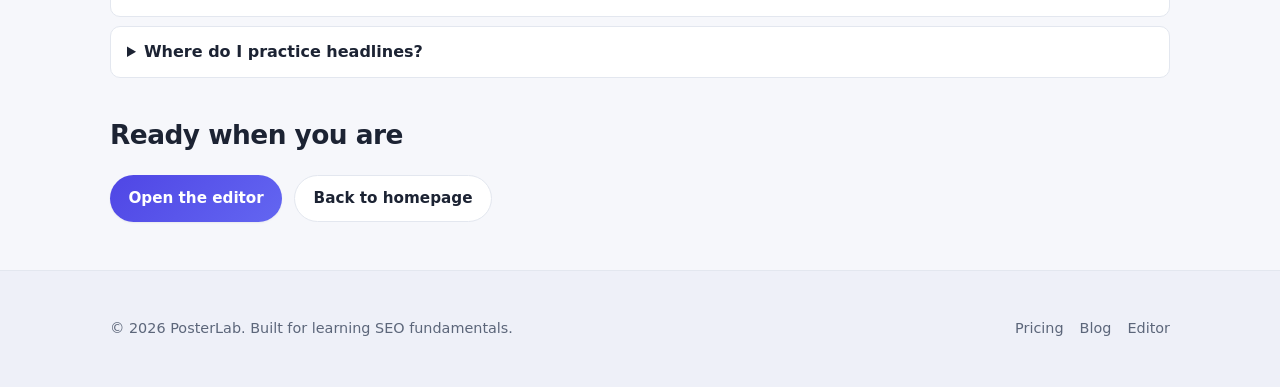
==== commit 63d29cb3: "samson" ====
--- a/pricing.html
+++ b/pricing.html
@@ -102,7 +102,7 @@
           </article>
 
           <article class="card pricing-card">
-            <h3>Business</h3>
+            <h3>Business samson</h3>
             <p class="pricing-card__price">$79 <small>/ mo</small></p>
             <p class="card__text">Organizations needing security, SSO, and priority support.</p>
             <ul class="feature-list">
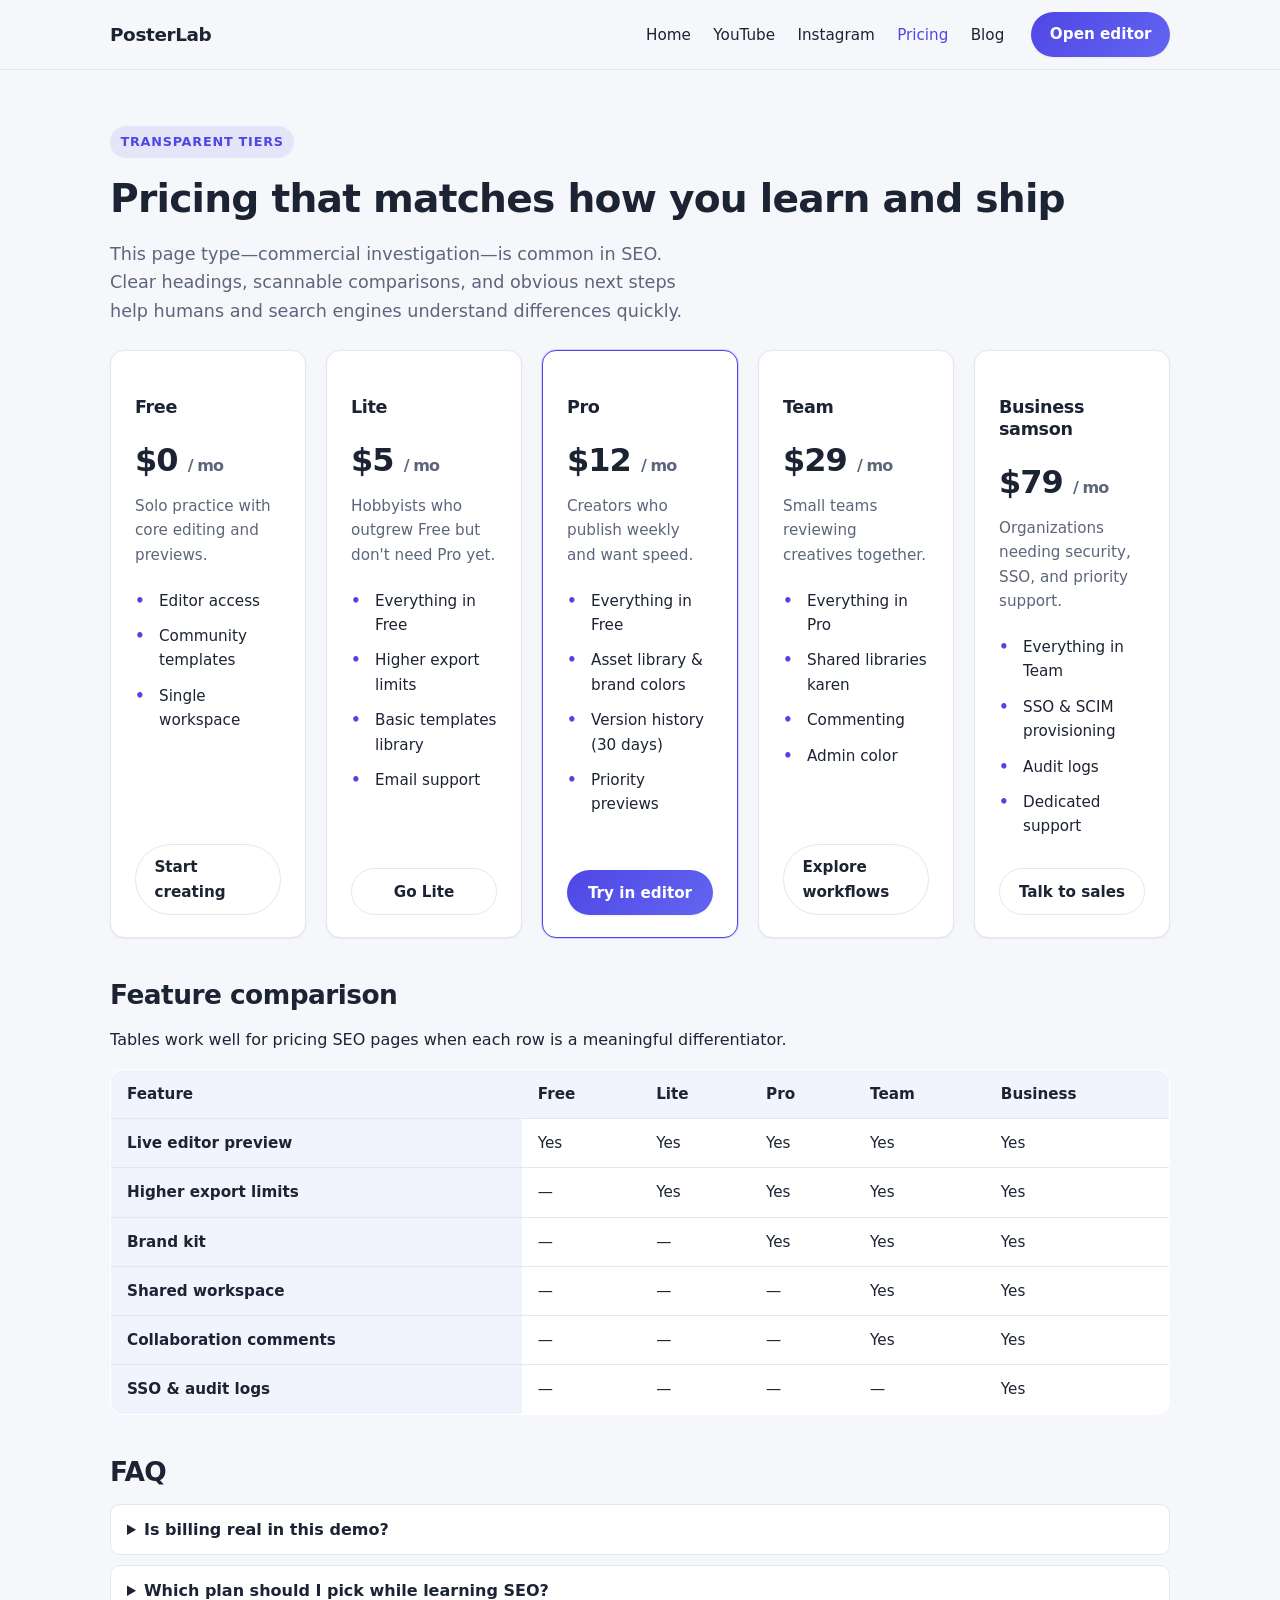
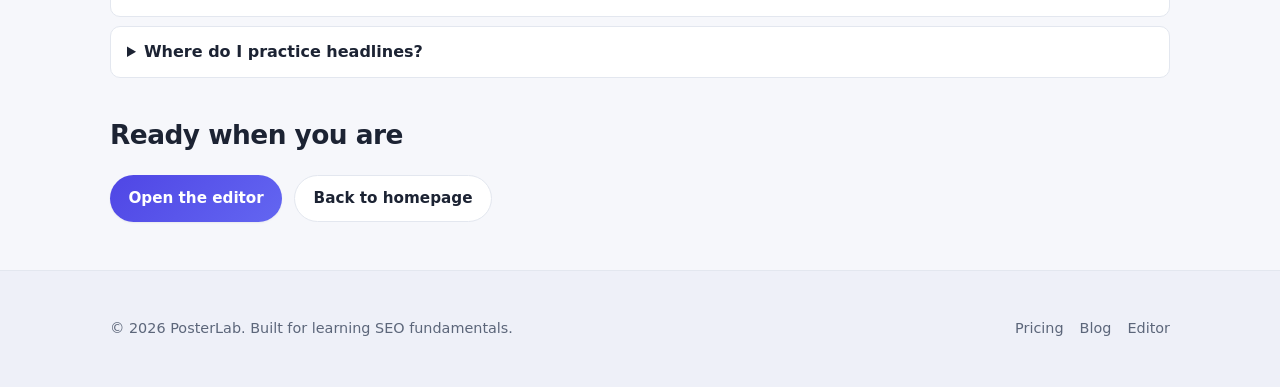
==== commit 674880b7: "chore(pricing): update shared libraries label text" ====
--- a/pricing.html
+++ b/pricing.html
@@ -94,7 +94,7 @@
             <p class="card__text">Small teams reviewing creatives together.</p>
             <ul class="feature-list">
               <li>Everything in Pro</li>
-              <li>Shared libraries vardan</li>
+              <li>Shared libraries karen</li>
               <li>Commenting</li>
               <li>Admin color</li>
             </ul>
